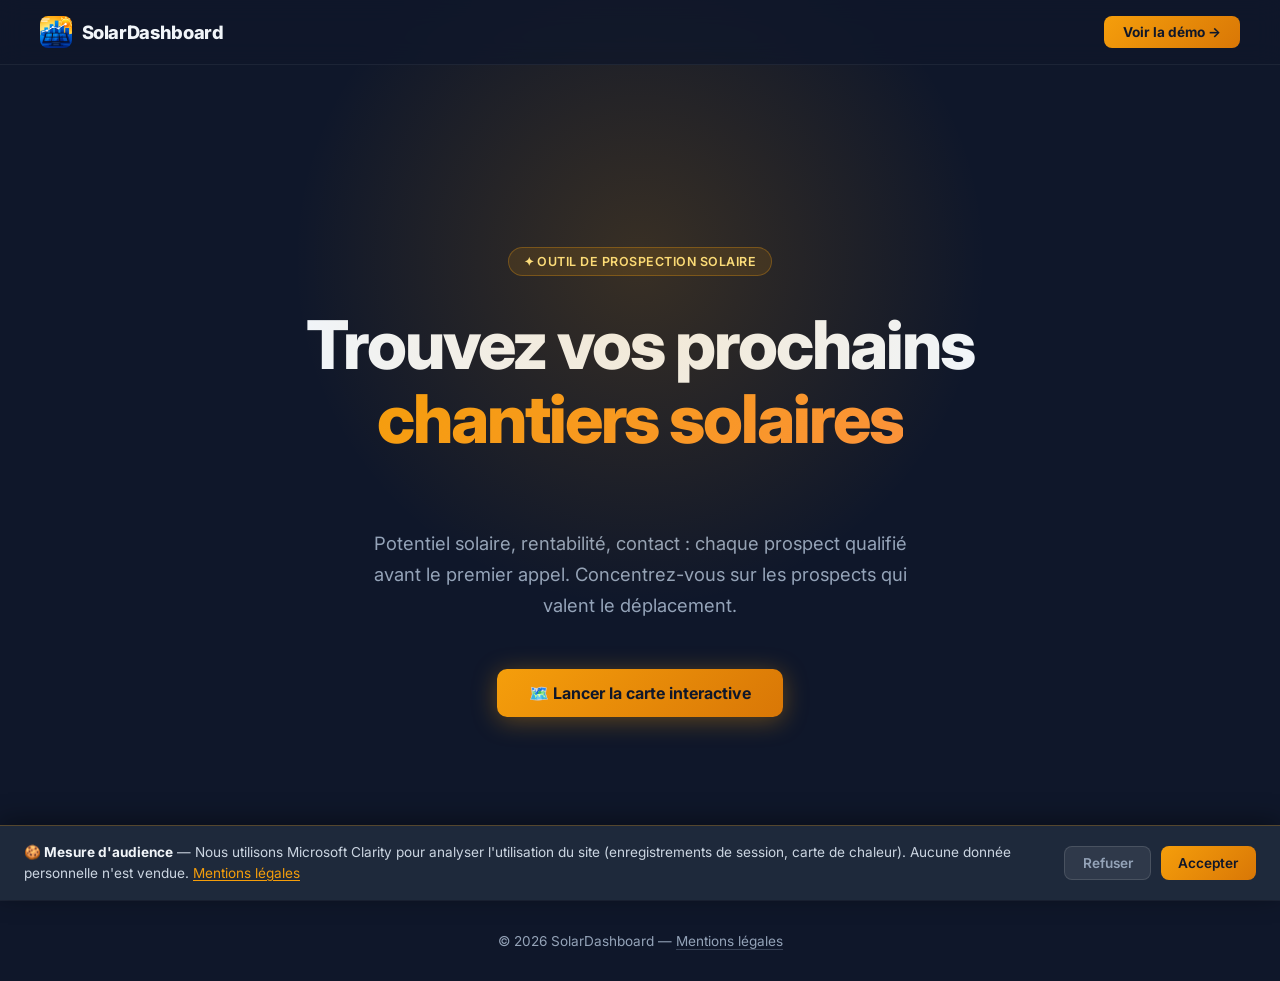
==== index.html @ 10c1cd07 "add clarity + icon and minor changes to index" ====
<!DOCTYPE html>
<html lang="fr">
<head>
  <meta charset="UTF-8" />
  <meta name="viewport" content="width=device-width, initial-scale=1.0" />
  <title>SolarDashboard — Prospection solaire intelligente</title>
  <meta name="robots" content="noindex, nofollow" />
  <link rel="preconnect" href="https://fonts.googleapis.com" />
  <link href="https://fonts.googleapis.com/css2?family=Inter:wght@300;400;600;700;800&display=swap" rel="stylesheet" />
  <style>
    *, *::before, *::after { box-sizing: border-box; margin: 0; padding: 0; }

    :root {
      --sun: #f59e0b;
      --sun-light: #fde68a;
      --sun-dark: #d97706;
      --dark: #0f172a;
      --dark-2: #1e293b;
      --dark-3: #334155;
      --text: #f1f5f9;
      --muted: #94a3b8;
      --accent: #38bdf8;
    }

    html { scroll-behavior: smooth; }

    body {
      font-family: 'Inter', sans-serif;
      background: var(--dark);
      color: var(--text);
      min-height: 100vh;
      overflow-x: hidden;
    }

    /* ── NAV ── */
    nav {
      position: fixed; top: 0; left: 0; right: 0; z-index: 100;
      display: flex; align-items: center; justify-content: space-between;
      padding: 1rem 2.5rem;
      background: rgba(15,23,42,0.8);
      backdrop-filter: blur(12px);
      border-bottom: 1px solid rgba(255,255,255,0.06);
    }
    .logo {
      display: flex; align-items: center; gap: 0.6rem;
      font-weight: 800; font-size: 1.15rem; letter-spacing: -0.02em;
    }
    .logo-icon {
      width: 32px; height: 32px;
      border-radius: 8px;
      object-fit: cover;
    }
    .nav-cta {
      background: linear-gradient(135deg, var(--sun), var(--sun-dark));
      color: var(--dark);
      font-weight: 700; font-size: 0.85rem;
      padding: 0.5rem 1.2rem;
      border-radius: 8px;
      text-decoration: none;
      transition: opacity 0.2s, transform 0.2s;
    }
    .nav-cta:hover { opacity: 0.9; transform: translateY(-1px); }

    /* ── HERO ── */
    .hero {
      min-height: 100vh;
      display: flex; flex-direction: column;
      align-items: center; justify-content: center;
      text-align: center;
      padding: 8rem 2rem 4rem;
      position: relative;
      overflow: hidden;
    }

    /* Glow background */
    .hero::before {
      content: '';
      position: absolute;
      top: -10%; left: 50%;
      transform: translateX(-50%);
      width: 700px; height: 700px;
      background: radial-gradient(circle, rgba(245,158,11,0.18) 0%, transparent 70%);
      pointer-events: none;
    }
    .hero::after {
      content: '';
      position: absolute;
      bottom: 0; left: 0; right: 0;
      height: 1px;
      background: linear-gradient(90deg, transparent, rgba(245,158,11,0.3), transparent);
    }

    .badge {
      display: inline-flex; align-items: center; gap: 0.4rem;
      background: rgba(245,158,11,0.12);
      border: 1px solid rgba(245,158,11,0.3);
      color: var(--sun-light);
      font-size: 0.78rem; font-weight: 600;
      padding: 0.35rem 0.9rem;
      border-radius: 999px;
      margin-bottom: 2rem;
      letter-spacing: 0.04em;
      text-transform: uppercase;
    }

    h1 {
      font-size: clamp(2.4rem, 6vw, 4.2rem);
      font-weight: 800;
      line-height: 1.1;
      letter-spacing: -0.03em;
      margin-bottom: 1.5rem;
      max-width: 780px;
    }
    h1 span {
      background: linear-gradient(135deg, var(--sun), #fb923c);
      -webkit-background-clip: text;
      -webkit-text-fill-color: transparent;
      background-clip: text;
    }

    .hero-sub {
      font-size: 1.15rem;
      color: var(--muted);
      max-width: 540px;
      line-height: 1.7;
      margin-bottom: 3rem;
    }

    .hero-actions {
      display: flex; gap: 1rem; flex-wrap: wrap; justify-content: center;
    }
    .btn-primary {
      background: linear-gradient(135deg, var(--sun), var(--sun-dark));
      color: var(--dark);
      font-weight: 700; font-size: 1rem;
      padding: 0.85rem 2rem;
      border-radius: 10px;
      text-decoration: none;
      display: inline-flex; align-items: center; gap: 0.5rem;
      transition: transform 0.2s, box-shadow 0.2s;
      box-shadow: 0 4px 24px rgba(245,158,11,0.35);
    }
    .btn-primary:hover { transform: translateY(-2px); box-shadow: 0 8px 32px rgba(245,158,11,0.45); }

    .btn-secondary {
      background: rgba(255,255,255,0.06);
      border: 1px solid rgba(255,255,255,0.1);
      color: var(--text);
      font-weight: 600; font-size: 1rem;
      padding: 0.85rem 2rem;
      border-radius: 10px;
      text-decoration: none;
      display: inline-flex; align-items: center; gap: 0.5rem;
      transition: background 0.2s, transform 0.2s;
    }
    .btn-secondary:hover { background: rgba(255,255,255,0.1); transform: translateY(-2px); }

    /* ── STATS ── */
    .stats {
      display: flex; gap: 2rem; justify-content: center; flex-wrap: wrap;
      margin-top: 5rem;
      padding: 0 2rem;
    }
    .stat {
      text-align: center;
    }
    .stat-num {
      font-size: 2rem; font-weight: 800;
      background: linear-gradient(135deg, var(--sun), #fb923c);
      -webkit-background-clip: text;
      -webkit-text-fill-color: transparent;
      background-clip: text;
    }
    .stat-label { font-size: 0.85rem; color: var(--muted); margin-top: 0.25rem; }

    /* ── FEATURES ── */
    .section {
      padding: 6rem 2rem;
      max-width: 1100px;
      margin: 0 auto;
    }
    .section-label {
      text-align: center;
      font-size: 0.78rem; font-weight: 700; letter-spacing: 0.1em;
      text-transform: uppercase;
      color: var(--sun);
      margin-bottom: 1rem;
    }
    .section-title {
      text-align: center;
      font-size: clamp(1.8rem, 4vw, 2.6rem);
      font-weight: 800;
      letter-spacing: -0.02em;
      margin-bottom: 1rem;
    }
    .section-sub {
      text-align: center;
      color: var(--muted);
      font-size: 1.05rem;
      max-width: 500px;
      margin: 0 auto 4rem;
      line-height: 1.7;
    }

    .cards {
      display: grid;
      grid-template-columns: repeat(auto-fit, minmax(280px, 1fr));
      gap: 1.5rem;
    }
    .card {
      background: var(--dark-2);
      border: 1px solid rgba(255,255,255,0.07);
      border-radius: 16px;
      padding: 2rem;
      transition: border-color 0.2s, transform 0.2s;
    }
    .card:hover { border-color: rgba(245,158,11,0.3); transform: translateY(-3px); }
    .card-icon {
      width: 46px; height: 46px;
      background: linear-gradient(135deg, rgba(245,158,11,0.2), rgba(217,119,6,0.1));
      border-radius: 12px;
      display: flex; align-items: center; justify-content: center;
      font-size: 1.4rem;
      margin-bottom: 1.2rem;
    }
    .card h3 {
      font-size: 1.05rem; font-weight: 700;
      margin-bottom: 0.6rem;
    }
    .card p {
      font-size: 0.9rem; color: var(--muted); line-height: 1.65;
    }

    /* ── CTA SECTION ── */
    .cta-section {
      margin: 0 2rem 6rem;
      max-width: 1100px;
      margin-left: auto;
      margin-right: auto;
      background: linear-gradient(135deg, rgba(245,158,11,0.12), rgba(251,146,60,0.08));
      border: 1px solid rgba(245,158,11,0.2);
      border-radius: 24px;
      padding: 4rem 3rem;
      text-align: center;
    }
    .cta-section h2 {
      font-size: clamp(1.6rem, 3.5vw, 2.4rem);
      font-weight: 800;
      margin-bottom: 1rem;
      letter-spacing: -0.02em;
    }
    .cta-section p {
      color: var(--muted); font-size: 1.05rem; margin-bottom: 2rem;
    }

    /* ── FOOTER ── */
    footer {
      border-top: 1px solid rgba(255,255,255,0.06);
      padding: 2rem;
      text-align: center;
      color: var(--muted);
      font-size: 0.85rem;
    }
  </style>

  <!-- Consentement RGPD + Clarity (chargé uniquement après accord) -->
  <script src="consent.js" defer></script>
</head>
<body>

  <nav>
    <div class="logo">
      <img src="assets/icon.png" class="logo-icon" alt="SolarDashboard" />
      SolarDashboard
    </div>
    <a href="prospection/" class="nav-cta">Voir la démo →</a>
  </nav>

<!-- HERO -->
<section class="hero">
  <div class="badge">✦ Outil de prospection solaire</div>
  <h1>Trouvez vos prochains<br/><span>chantiers solaires</span></h1>
  <p class="hero-sub">
    <p class="hero-sub">
  Potentiel solaire, rentabilité, contact : chaque prospect qualifié 
  avant le premier appel. Concentrez-vous sur les prospects qui valent le déplacement.
  </p>
  <div class="hero-actions">
    <a href="prospection/" class="btn-primary">
      🗺️ Lancer la carte interactive
    </a>
  </div>
</section>


  <footer>
    © 2026 SolarDashboard —
    <a href="legal.html" style="color:var(--muted);text-decoration:none;border-bottom:1px solid rgba(148,163,184,0.3)">Mentions légales</a>
  </footer>

</body>
</html>
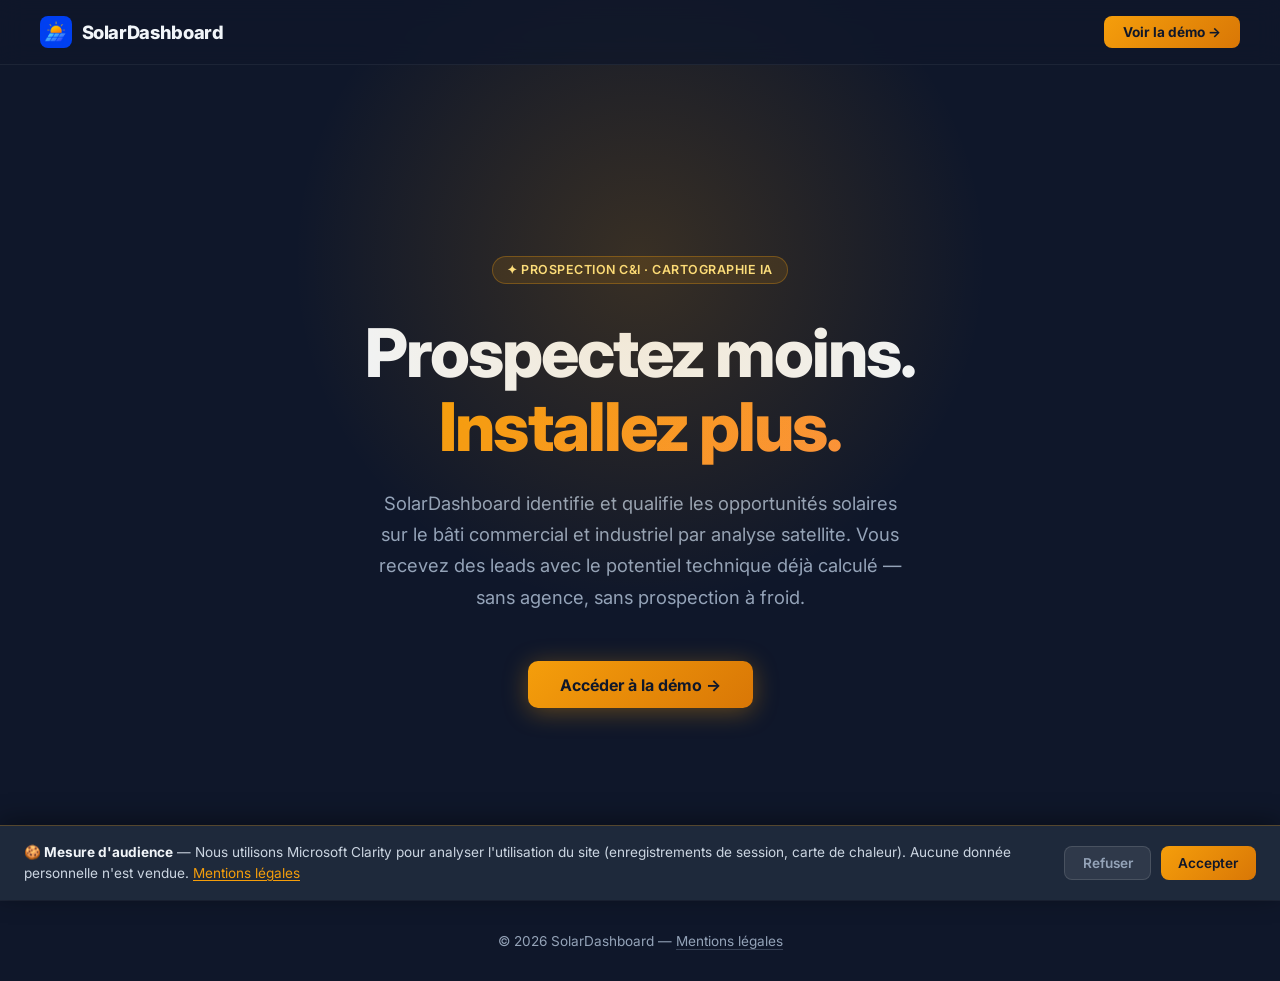
==== commit f0f5a1ae: "refactor landing" ====
--- a/index.html
+++ b/index.html
@@ -3,7 +3,7 @@
 <head>
   <meta charset="UTF-8" />
   <meta name="viewport" content="width=device-width, initial-scale=1.0" />
-  <title>SolarDashboard — Prospection solaire intelligente</title>
+  <title>SolarDashboard — Prospection solaire C&I par IA</title>
   <meta name="robots" content="noindex, nofollow" />
   <link rel="preconnect" href="https://fonts.googleapis.com" />
   <link href="https://fonts.googleapis.com/css2?family=Inter:wght@300;400;600;700;800&display=swap" rel="stylesheet" />
@@ -278,16 +278,16 @@
 
 <!-- HERO -->
 <section class="hero">
-  <div class="badge">✦ Outil de prospection solaire</div>
-  <h1>Trouvez vos prochains<br/><span>chantiers solaires</span></h1>
+  <div class="badge">✦ Prospection C&amp;I · Cartographie IA</div>
+  <h1>Prospectez moins.<br/><span>Installez plus.</span></h1>
   <p class="hero-sub">
-    <p class="hero-sub">
-  Potentiel solaire, rentabilité, contact : chaque prospect qualifié 
-  avant le premier appel. Concentrez-vous sur les prospects qui valent le déplacement.
+    SolarDashboard identifie et qualifie les opportunités solaires sur le bâti
+    commercial et industriel par analyse satellite. Vous recevez des leads avec
+    le potentiel technique déjà calculé — sans agence, sans prospection à froid.
   </p>
   <div class="hero-actions">
     <a href="prospection/" class="btn-primary">
-      🗺️ Lancer la carte interactive
+      Accéder à la démo →
     </a>
   </div>
 </section>
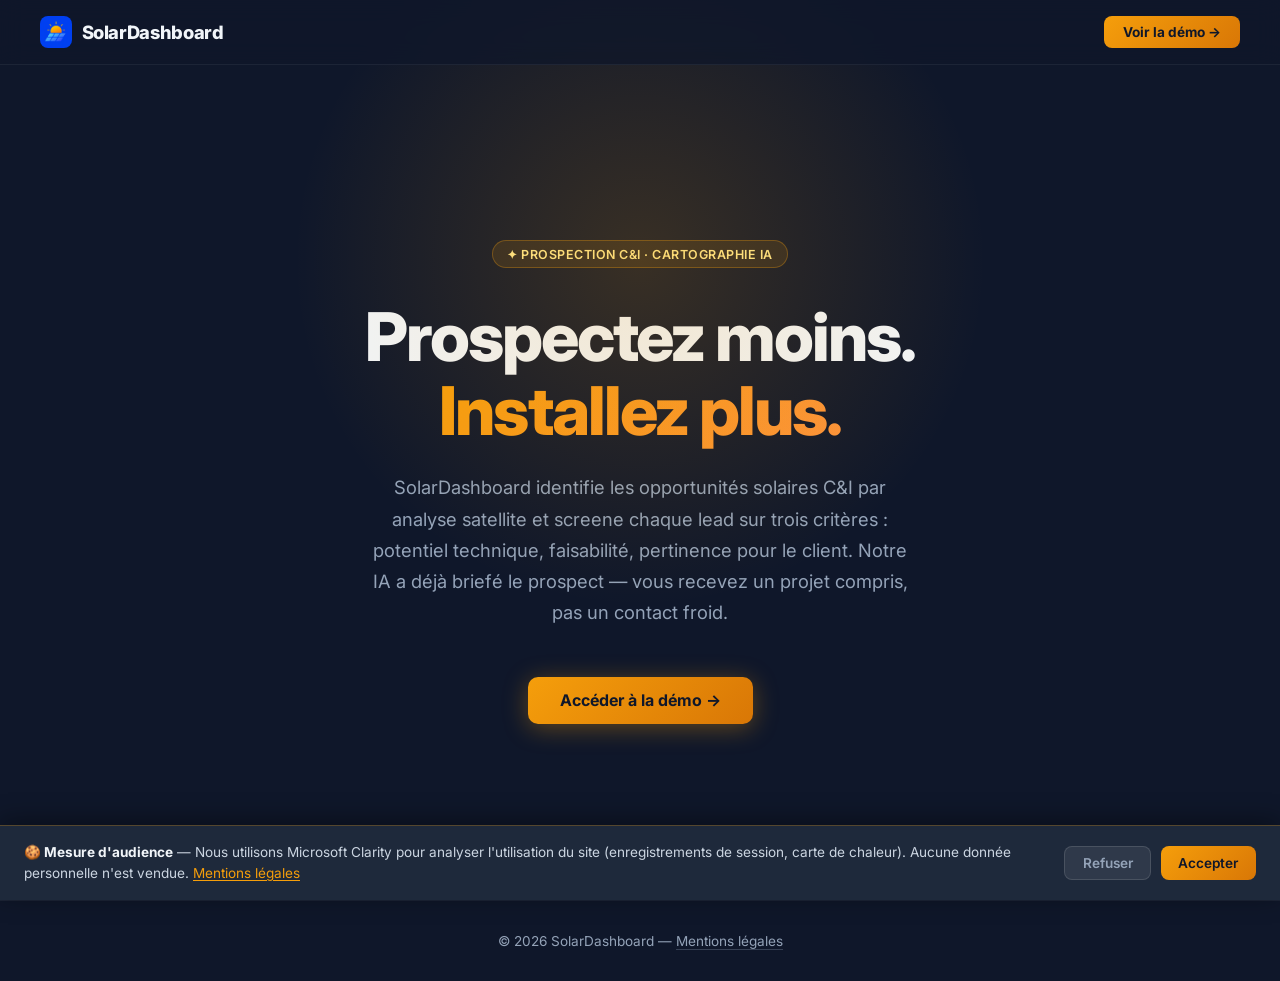
==== commit 16b8cbab: "-" ====
--- a/index.html
+++ b/index.html
@@ -281,9 +281,10 @@
   <div class="badge">✦ Prospection C&amp;I · Cartographie IA</div>
   <h1>Prospectez moins.<br/><span>Installez plus.</span></h1>
   <p class="hero-sub">
-    SolarDashboard identifie et qualifie les opportunités solaires sur le bâti
-    commercial et industriel par analyse satellite. Vous recevez des leads avec
-    le potentiel technique déjà calculé — sans agence, sans prospection à froid.
+    SolarDashboard identifie les opportunités solaires C&amp;I par analyse satellite
+    et screene chaque lead sur trois critères : potentiel technique, faisabilité,
+    pertinence pour le client. Notre IA a déjà briefé le prospect —
+    vous recevez un projet compris, pas un contact froid.
   </p>
   <div class="hero-actions">
     <a href="prospection/" class="btn-primary">
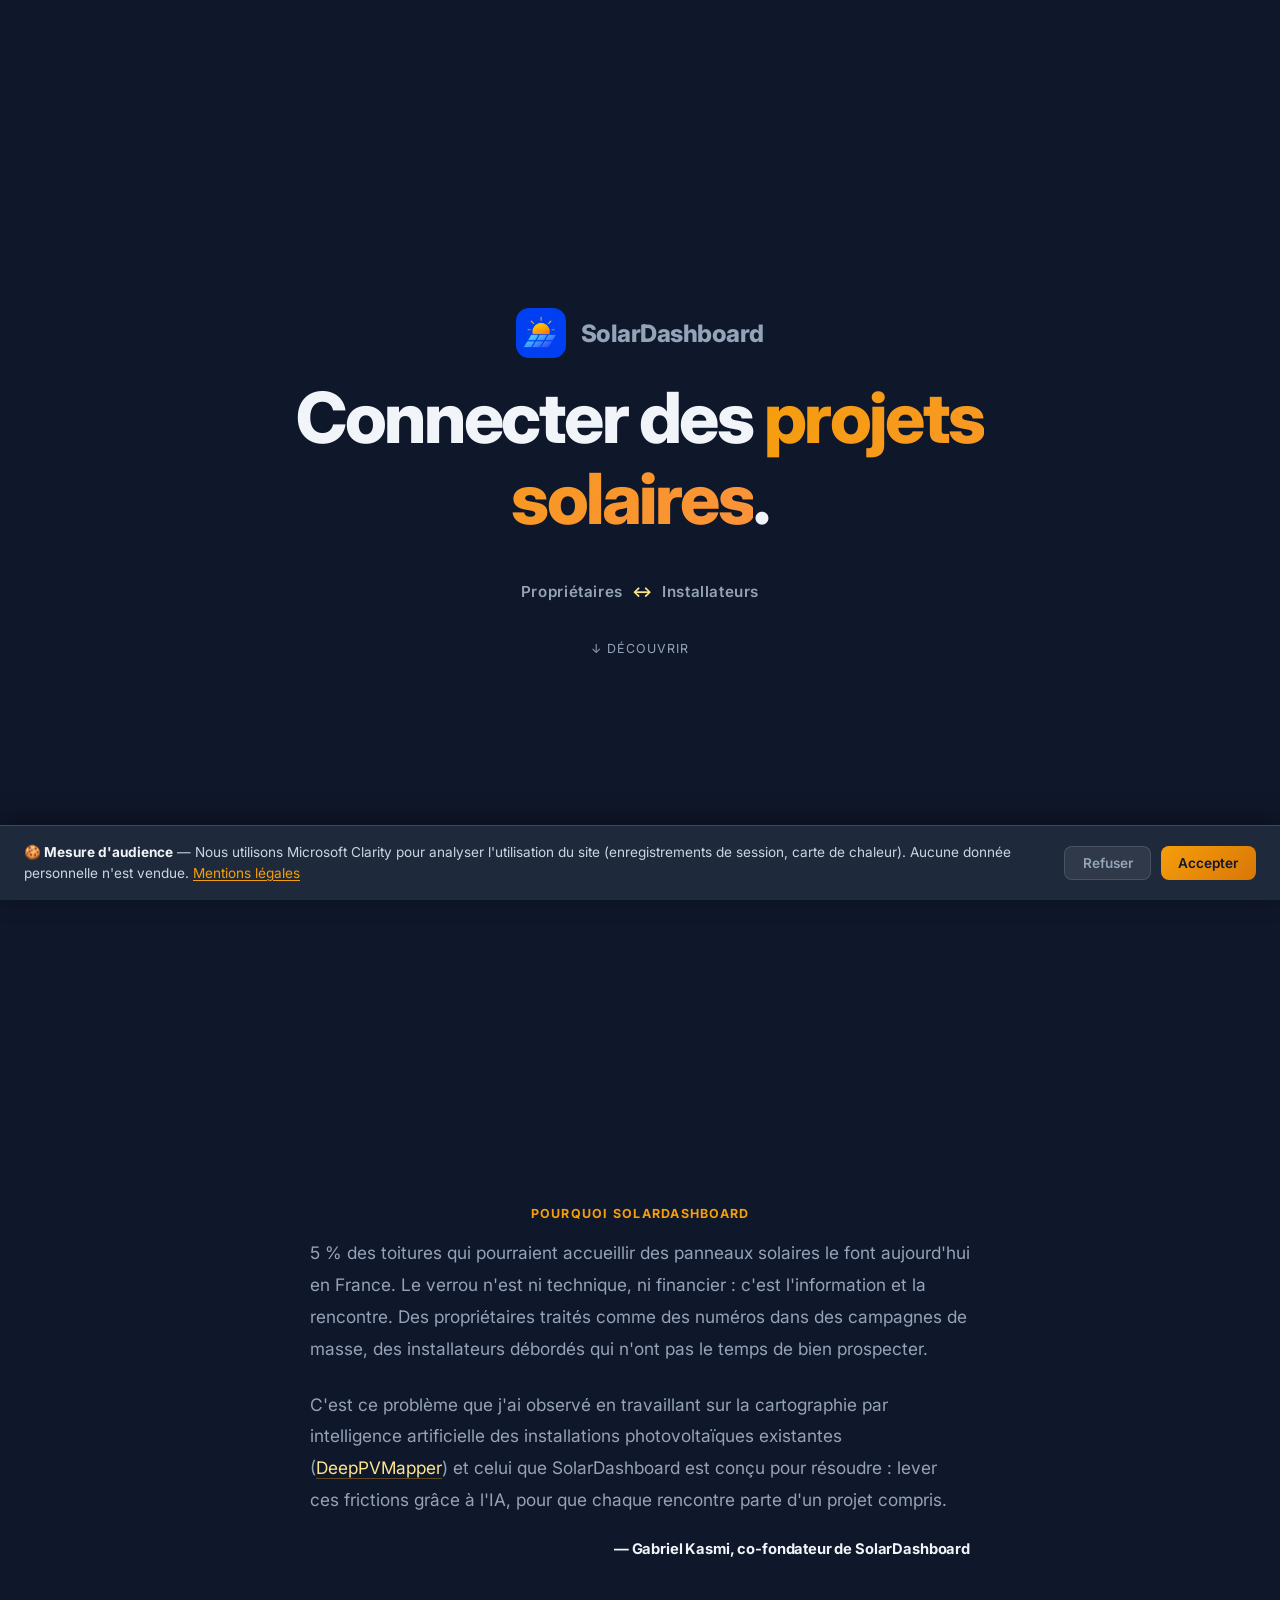
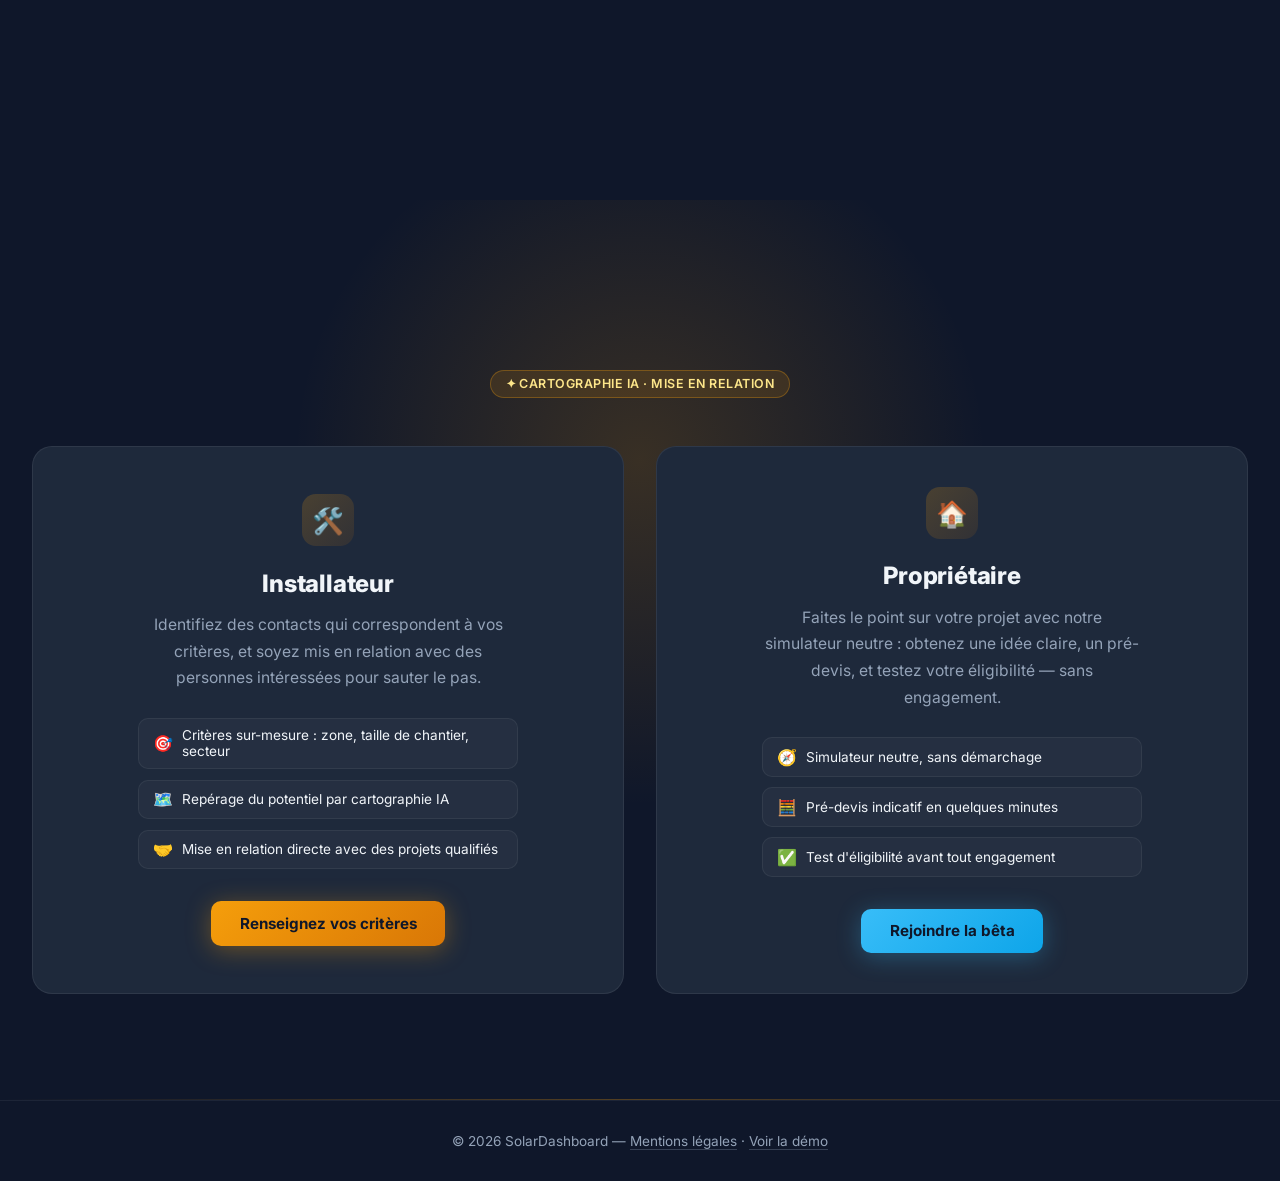
==== commit f8532ed2: "update landing" ====
--- a/index.html
+++ b/index.html
@@ -22,7 +22,7 @@
       --accent: #38bdf8;
     }
 
-    html { scroll-behavior: smooth; }
+    html { scroll-behavior: smooth; scroll-snap-type: y proximity; }
 
     body {
       font-family: 'Inter', sans-serif;
@@ -35,11 +35,22 @@
     /* ── NAV ── */
     nav {
       position: fixed; top: 0; left: 0; right: 0; z-index: 100;
-      display: flex; align-items: center; justify-content: space-between;
-      padding: 1rem 2.5rem;
+      display: flex; flex-direction: column; align-items: center; justify-content: center;
+      gap: 0.2rem;
+      padding: 0.85rem 2.5rem;
       background: rgba(15,23,42,0.8);
       backdrop-filter: blur(12px);
       border-bottom: 1px solid rgba(255,255,255,0.06);
+      text-align: center;
+      transform: translateY(-100%);
+      opacity: 0;
+      pointer-events: none;
+      transition: transform 0.45s ease, opacity 0.35s ease;
+    }
+    nav.visible {
+      transform: translateY(0);
+      opacity: 1;
+      pointer-events: auto;
     }
     .logo {
       display: flex; align-items: center; gap: 0.6rem;
@@ -60,6 +71,13 @@
       transition: opacity 0.2s, transform 0.2s;
     }
     .nav-cta:hover { opacity: 0.9; transform: translateY(-1px); }
+    .nav-motto {
+      font-size: 0.8rem;
+      font-weight: 600;
+      color: var(--muted);
+      letter-spacing: 0.01em;
+    }
+    .nav-motto span { color: var(--sun-light); }
 
     /* ── HERO ── */
     .hero {
@@ -67,10 +85,90 @@
       display: flex; flex-direction: column;
       align-items: center; justify-content: center;
       text-align: center;
-      padding: 8rem 2rem 4rem;
+      padding: 6.5rem 2rem 2.5rem;
       position: relative;
       overflow: hidden;
     }
+
+    /* ── SOFT-SCROLL SECTIONS ── */
+    .section-intro, .section-conviction {
+      min-height: 100vh;
+      display: flex; flex-direction: column;
+      align-items: center; justify-content: center;
+      text-align: center;
+      padding: 6.5rem 2rem 2.5rem;
+      scroll-snap-align: start;
+      position: relative;
+    }
+
+    .intro-logo {
+      display: flex; align-items: center; gap: 0.9rem;
+      font-size: 1.5rem; font-weight: 800; letter-spacing: -0.02em;
+      margin-bottom: 1.25rem;
+      color: var(--muted);
+    }
+    .intro-logo img { width: 50px; height: 50px; border-radius: 13px; object-fit: cover; }
+    .intro-motto {
+      font-size: clamp(2.2rem, 6.5vw, 4.4rem);
+      font-weight: 800; line-height: 1.15; letter-spacing: -0.035em;
+      max-width: 780px;
+    }
+    .intro-motto span {
+      background: linear-gradient(135deg, var(--sun), #fb923c);
+      -webkit-background-clip: text; -webkit-text-fill-color: transparent; background-clip: text;
+    }
+    .intro-tagline {
+      margin-top: 1.1rem;
+      font-size: 0.95rem;
+      font-weight: 600;
+      letter-spacing: 0.04em;
+      color: var(--muted);
+    }
+    .intro-tagline span {
+      color: var(--sun-light);
+      font-weight: 700;
+      margin: 0 0.3rem;
+    }
+    .scroll-hint {
+      margin-top: 2.5rem;
+      font-size: 0.78rem; color: var(--muted);
+      letter-spacing: 0.08em; text-transform: uppercase;
+      animation: scrollBounce 2.4s infinite;
+    }
+    @keyframes scrollBounce {
+      0%, 100% { transform: translateY(0); opacity: 0.55; }
+      50%      { transform: translateY(7px); opacity: 1; }
+    }
+
+    .conviction-inner { max-width: 660px; }
+    .conviction-text {
+      font-size: 1.08rem; color: var(--muted); line-height: 1.85;
+      text-align: left;
+      margin-bottom: 1.5rem;
+    }
+    .conviction-text a {
+      color: var(--sun-light); text-decoration: none;
+      border-bottom: 1px solid rgba(245,158,11,0.35);
+      transition: border-color 0.2s;
+    }
+    .conviction-text a:hover { border-color: var(--sun-light); }
+    .conviction-sign {
+      font-size: 0.92rem; color: var(--text); font-weight: 700;
+      text-align: right;
+      margin-top: 1.25rem;
+      letter-spacing: -0.01em;
+    }
+
+    /* Reveal-on-scroll */
+    .reveal {
+      opacity: 0;
+      transform: translateY(28px);
+      transition: opacity 0.75s ease, transform 0.75s ease;
+    }
+    .snap-section.in-view .reveal { opacity: 1; transform: translateY(0); }
+    .reveal.delay-1 { transition-delay: 0.12s; }
+    .reveal.delay-2 { transition-delay: 0.26s; }
+    .reveal.delay-3 { transition-delay: 0.4s; }
 
     /* Glow background */
     .hero::before {
@@ -126,6 +224,24 @@
       margin-bottom: 3rem;
     }
 
+    .hero-title-oneline {
+      font-size: clamp(1.8rem, 4.2vw, 2.8rem);
+      font-weight: 800;
+      line-height: 1.15;
+      letter-spacing: -0.03em;
+      margin-bottom: 0.75rem;
+      max-width: 900px;
+      white-space: normal;
+    }
+    @media (min-width: 760px) {
+      .hero-title-oneline { white-space: nowrap; }
+    }
+    .hero-sub-compact {
+      font-size: 1rem;
+      max-width: 520px;
+      margin-bottom: 2.25rem;
+    }
+
     .hero-actions {
       display: flex; gap: 1rem; flex-wrap: wrap; justify-content: center;
     }
@@ -155,6 +271,87 @@
     }
     .btn-secondary:hover { background: rgba(255,255,255,0.1); transform: translateY(-2px); }
 
+    .btn-accent {
+      background: linear-gradient(135deg, var(--accent), #0ea5e9);
+      color: var(--dark);
+      font-weight: 700; font-size: 1rem;
+      padding: 0.85rem 2rem;
+      border-radius: 10px;
+      text-decoration: none;
+      display: inline-flex; align-items: center; gap: 0.5rem;
+      transition: transform 0.2s, box-shadow 0.2s;
+      box-shadow: 0 4px 24px rgba(56,189,248,0.3);
+    }
+    .btn-accent:hover { transform: translateY(-2px); box-shadow: 0 8px 32px rgba(56,189,248,0.4); }
+
+    /* ── AUDIENCE PATHS ── */
+    .audience-paths {
+      display: flex;
+      gap: 2rem;
+      flex-wrap: wrap;
+      justify-content: center;
+      margin-top: 1rem;
+      max-width: 1320px;
+      width: 100%;
+    }
+    .path-card {
+      flex: 1 1 460px;
+      max-width: 600px;
+      min-height: 460px;
+      background: var(--dark-2);
+      border: 1px solid rgba(255,255,255,0.07);
+      border-radius: 20px;
+      padding: 2.5rem;
+      display: flex;
+      flex-direction: column;
+      align-items: center;
+      justify-content: center;
+      text-align: center;
+      transition: border-color 0.2s, transform 0.2s;
+    }
+    .path-card:hover { border-color: rgba(245,158,11,0.3); transform: translateY(-3px); }
+    .path-icon {
+      width: 52px; height: 52px;
+      background: linear-gradient(135deg, rgba(245,158,11,0.2), rgba(217,119,6,0.1));
+      border-radius: 14px;
+      display: flex; align-items: center; justify-content: center;
+      font-size: 1.6rem;
+      margin-bottom: 1.4rem;
+    }
+    .path-card h3 {
+      font-size: 1.5rem; font-weight: 800;
+      letter-spacing: -0.01em;
+      margin-bottom: 0.9rem;
+    }
+    .path-card p {
+      font-size: 0.98rem; color: var(--muted); line-height: 1.7;
+      max-width: 380px;
+      margin-bottom: 1.6rem;
+    }
+    .path-features {
+      list-style: none;
+      display: flex; flex-direction: column;
+      gap: 0.65rem;
+      margin-bottom: 2rem;
+      max-width: 380px;
+      width: 100%;
+    }
+    .path-features li {
+      display: flex; align-items: center; gap: 0.6rem;
+      font-size: 0.85rem;
+      color: var(--text);
+      text-align: left;
+      background: rgba(255,255,255,0.03);
+      border: 1px solid rgba(255,255,255,0.06);
+      border-radius: 10px;
+      padding: 0.55rem 0.85rem;
+    }
+    .pf-icon { font-size: 1rem; flex-shrink: 0; }
+    .path-card .btn-primary, .path-card .btn-accent {
+      font-size: 0.95rem;
+      padding: 0.8rem 1.8rem;
+    }
+
     /* ── STATS ── */
     .stats {
       display: flex; gap: 2rem; justify-content: center; flex-wrap: wrap;
@@ -253,6 +450,117 @@
       color: var(--muted); font-size: 1.05rem; margin-bottom: 2rem;
     }
 
+    /* ── MODALS ── */
+    .modal-overlay {
+      display: none;
+      position: fixed; inset: 0; z-index: 200;
+      background: rgba(15,23,42,0.7);
+      backdrop-filter: blur(4px);
+      align-items: center; justify-content: center;
+      padding: 2rem;
+    }
+    .modal-overlay.open { display: flex; }
+    .modal-box {
+      background: var(--dark-2);
+      border: 1px solid rgba(255,255,255,0.08);
+      border-radius: 20px;
+      padding: 2.25rem;
+      max-width: 460px; width: 100%;
+      max-height: 88vh; overflow-y: auto;
+      position: relative;
+      text-align: left;
+    }
+    .modal-box-lg { max-width: 620px; }
+    .modal-close {
+      position: absolute; top: 1.1rem; right: 1.1rem;
+      background: rgba(255,255,255,0.06);
+      border: none; color: var(--muted);
+      width: 32px; height: 32px; border-radius: 8px;
+      font-size: 1rem; cursor: pointer;
+      display: flex; align-items: center; justify-content: center;
+      transition: background 0.2s, color 0.2s;
+    }
+    .modal-close:hover { background: rgba(255,255,255,0.12); color: var(--text); }
+    .modal-title {
+      font-size: 1.4rem; font-weight: 800; letter-spacing: -0.02em;
+      margin-bottom: 0.5rem;
+    }
+    .modal-sub {
+      font-size: 0.9rem; color: var(--muted); line-height: 1.6;
+      margin-bottom: 1.5rem;
+    }
+    .modal-field { margin-bottom: 1.25rem; }
+    .modal-label {
+      display: block;
+      font-size: 0.74rem; font-weight: 700; letter-spacing: 0.03em;
+      text-transform: uppercase;
+      color: var(--muted);
+      margin-bottom: 0.5rem;
+    }
+    .modal-box input, .modal-box textarea {
+      width: 100%;
+      background: rgba(255,255,255,0.04);
+      border: 1px solid rgba(255,255,255,0.1);
+      border-radius: 10px;
+      padding: 0.7rem 0.9rem;
+      color: var(--text);
+      font-family: inherit;
+      font-size: 0.92rem;
+      resize: vertical;
+    }
+    .modal-box input::placeholder, .modal-box textarea::placeholder { color: rgba(148,163,184,0.5); }
+    .modal-box input:focus, .modal-box textarea:focus {
+      outline: none; border-color: rgba(245,158,11,0.5);
+    }
+    .modal-submit {
+      width: 100%;
+      justify-content: center;
+      border: none;
+      cursor: pointer;
+      font-family: inherit;
+    }
+    .modal-submit:disabled {
+      opacity: 0.4; cursor: not-allowed;
+      transform: none !important; box-shadow: none !important;
+    }
+    .modal-status {
+      margin-top: 0.9rem;
+      font-size: 0.85rem;
+      text-align: center;
+      min-height: 1.2em;
+      color: var(--muted);
+    }
+    .modal-status.success { color: #4ade80; }
+    .modal-status.error   { color: #f87171; }
+
+    .dept-grid {
+      display: flex; flex-wrap: wrap; gap: 0.4rem;
+      max-height: 180px; overflow-y: auto;
+      padding: 0.75rem;
+      background: rgba(255,255,255,0.02);
+      border: 1px solid rgba(255,255,255,0.06);
+      border-radius: 12px;
+    }
+    .dept-chip {
+      font-size: 0.76rem;
+      padding: 0.35rem 0.65rem;
+      border-radius: 999px;
+      background: rgba(255,255,255,0.05);
+      border: 1px solid rgba(255,255,255,0.08);
+      color: var(--muted);
+      cursor: pointer;
+      transition: background 0.15s, border-color 0.15s, color 0.15s;
+      user-select: none;
+      white-space: nowrap;
+    }
+    .dept-chip:hover { border-color: rgba(245,158,11,0.4); color: var(--text); }
+    .dept-chip.selected {
+      background: rgba(245,158,11,0.18);
+      border-color: rgba(245,158,11,0.5);
+      color: var(--sun-light);
+      font-weight: 700;
+    }
+
     /* ── FOOTER ── */
     footer {
       border-top: 1px solid rgba(255,255,255,0.06);
@@ -273,23 +581,76 @@
       <img src="assets/icon.png" class="logo-icon" alt="SolarDashboard" />
       SolarDashboard
     </div>
-    <a href="prospection/" class="nav-cta">Voir la démo →</a>
+    <div class="nav-motto">✦ <span>Connecter des projets solaires</span></div>
   </nav>
 
-<!-- HERO -->
-<section class="hero">
-  <div class="badge">✦ Prospection C&amp;I · Cartographie IA</div>
-  <h1>Prospectez moins.<br/><span>Installez plus.</span></h1>
-  <p class="hero-sub">
-    SolarDashboard identifie les opportunités solaires C&amp;I par analyse satellite
-    et screene chaque lead sur trois critères : potentiel technique, faisabilité,
-    pertinence pour le client. Notre IA a déjà briefé le prospect —
-    vous recevez un projet compris, pas un contact froid.
-  </p>
-  <div class="hero-actions">
-    <a href="prospection/" class="btn-primary">
-      Accéder à la démo →
-    </a>
+<!-- SECTION 1 — Motto -->
+<section class="snap-section section-intro">
+  <div class="intro-logo reveal">
+    <img src="assets/icon.png" alt="" />
+    SolarDashboard
+  </div>
+  <h1 class="intro-motto reveal delay-1">Connecter des <span>projets solaires</span>.</h1>
+  <div class="intro-tagline reveal delay-2">Propriétaires <span>↔</span> Installateurs</div>
+  <div class="scroll-hint reveal delay-3">↓ découvrir</div>
+</section>
+
+<!-- SECTION 2 — Conviction & origine -->
+<section class="snap-section section-conviction">
+  <div class="conviction-inner">
+    <div class="section-label reveal">Pourquoi SolarDashboard</div>
+    <p class="conviction-text reveal delay-1">
+      5 % des toitures qui pourraient accueillir des panneaux solaires le font
+      aujourd'hui en France. Le verrou n'est ni technique, ni financier : c'est
+      l'information et la rencontre. Des propriétaires traités comme des numéros dans
+      des campagnes de masse, des installateurs débordés qui n'ont pas le temps
+      de bien prospecter.
+    </p>
+    <p class="conviction-text reveal delay-2">
+      C'est ce problème que j'ai observé en travaillant sur la cartographie par
+      intelligence artificielle des installations photovoltaïques existantes
+      (<a href="https://gabrielkasmi.github.io/deeppvmapper" target="_blank" rel="noopener">DeepPVMapper</a>) 
+      et celui que SolarDashboard est conçu pour résoudre : lever ces frictions
+      grâce à l'IA, pour que chaque rencontre parte d'un projet compris.
+    </p>
+    <div class="conviction-sign reveal delay-3">— Gabriel Kasmi, co-fondateur de SolarDashboard</div>
+  </div>
+</section>
+
+<!-- SECTION 3 — CTA selon profil -->
+<section class="hero snap-section">
+  <div class="badge reveal">✦ Cartographie IA · Mise en relation</div>
+
+  <div class="audience-paths reveal delay-1">
+    <div class="path-card">
+      <div class="path-icon">🛠️</div>
+      <h3>Installateur</h3>
+      <p>
+        Identifiez des contacts qui correspondent à vos critères, et soyez
+        mis en relation avec des personnes intéressées pour sauter le pas.
+      </p>
+      <ul class="path-features">
+        <li><span class="pf-icon">🎯</span> Critères sur-mesure : zone, taille de chantier, secteur</li>
+        <li><span class="pf-icon">🗺️</span> Repérage du potentiel par cartographie IA</li>
+        <li><span class="pf-icon">🤝</span> Mise en relation directe avec des projets qualifiés</li>
+      </ul>
+      <a href="#" class="btn-primary" onclick="openInstallateurModal(); return false;">Renseignez vos critères</a>
+    </div>
+    <div class="path-card">
+      <div class="path-icon">🏠</div>
+      <h3>Propriétaire</h3>
+      <p>
+        Faites le point sur votre projet avec notre simulateur neutre :
+        obtenez une idée claire, un pré-devis, et testez votre éligibilité
+        — sans engagement.
+      </p>
+      <ul class="path-features">
+        <li><span class="pf-icon">🧭</span> Simulateur neutre, sans démarchage</li>
+        <li><span class="pf-icon">🧮</span> Pré-devis indicatif en quelques minutes</li>
+        <li><span class="pf-icon">✅</span> Test d'éligibilité avant tout engagement</li>
+      </ul>
+      <a href="#" class="btn-accent" onclick="openProprietaireModal(); return false;">Rejoindre la bêta</a>
+    </div>
   </div>
 </section>
 
@@ -297,7 +658,205 @@
   <footer>
     © 2026 SolarDashboard —
     <a href="legal.html" style="color:var(--muted);text-decoration:none;border-bottom:1px solid rgba(148,163,184,0.3)">Mentions légales</a>
+    ·
+    <a href="prospection/" style="color:var(--muted);text-decoration:none;border-bottom:1px solid rgba(148,163,184,0.3)">Voir la démo</a>
   </footer>
+
+  <!-- MODAL: Installateur -->
+  <div class="modal-overlay" id="modalInstallateur" onclick="if(event.target===this) closeModal('modalInstallateur')">
+    <div class="modal-box modal-box-lg">
+      <button class="modal-close" onclick="closeModal('modalInstallateur')">✕</button>
+      <h3 class="modal-title">Donnez vos critères</h3>
+      <p class="modal-sub">
+        Quelques infos suffisent — on revient vers vous pour échanger sur votre recherche.
+      </p>
+
+      <div class="modal-field">
+        <label class="modal-label">Départements ciblés</label>
+        <input type="text" id="deptSearch" placeholder="Rechercher un département (nom ou numéro)…"
+               oninput="filterDeptGrid()" style="margin-bottom:0.6rem" />
+        <div class="dept-grid" id="deptGrid"></div>
+      </div>
+
+      <div class="modal-field">
+        <label class="modal-label">En quelques mots, ce que vous recherchez <span style="text-transform:none;font-weight:400;opacity:0.7">(facultatif)</span></label>
+        <textarea id="instComment" rows="3" placeholder="Type de chantier, secteur, contraintes particulières…"></textarea>
+      </div>
+
+      <div class="modal-field">
+        <label class="modal-label">Votre email</label>
+        <input type="email" id="instEmail" placeholder="vous@entreprise.fr" oninput="updateInstallateurBtn()" />
+      </div>
+
+      <button class="modal-submit btn-primary" id="instSubmitBtn" disabled onclick="sendInstallateurForm()">Envoyer</button>
+      <div class="modal-status" id="instStatus"></div>
+    </div>
+  </div>
+
+  <!-- MODAL: Propriétaire -->
+  <div class="modal-overlay" id="modalProprietaire" onclick="if(event.target===this) closeModal('modalProprietaire')">
+    <div class="modal-box">
+      <button class="modal-close" onclick="closeModal('modalProprietaire')">✕</button>
+      <h3 class="modal-title">Rejoindre la bêta</h3>
+      <p class="modal-sub">
+        Laissez votre email : on revient vers vous pour faire le point sur votre
+        projet — sans engagement, et de façon neutre.
+      </p>
+
+      <div class="modal-field">
+        <label class="modal-label">Votre email</label>
+        <input type="email" id="propEmail" placeholder="vous@email.fr" oninput="updateProprietaireBtn()" />
+      </div>
+
+      <button class="modal-submit btn-accent" id="propSubmitBtn" disabled onclick="sendProprietaireForm()">Envoyer</button>
+      <div class="modal-status" id="propStatus"></div>
+    </div>
+  </div>
+
+  <script>
+    // ── Nav appears once we scroll past the intro (motto) section ────────────
+    (() => {
+      const navEl   = document.querySelector('nav');
+      const introEl = document.querySelector('.section-intro');
+      if (!navEl || !introEl) return;
+      const navObserver = new IntersectionObserver((entries) => {
+        entries.forEach(e => {
+          navEl.classList.toggle('visible', !e.isIntersecting);
+        });
+      }, { threshold: 0.6 });
+      navObserver.observe(introEl);
+    })();
+
+    // ── Reveal-on-scroll for the soft-snap sections ──────────────────────────
+    document.querySelectorAll('.snap-section').forEach(sec => {
+      const obs = new IntersectionObserver((entries) => {
+        entries.forEach(e => { if (e.isIntersecting) sec.classList.add('in-view'); });
+      }, { threshold: 0.3 });
+      obs.observe(sec);
+    });
+
+    const WEB3FORMS_KEY = '44a824bd-fd6b-454e-80a5-c3b5c5519a56';
+
+    const DEPARTMENTS = [
+      ['01','Ain'],['02','Aisne'],['03','Allier'],['04','Alpes-de-Haute-Provence'],['05','Hautes-Alpes'],
+      ['06','Alpes-Maritimes'],['07','Ardèche'],['08','Ardennes'],['09','Ariège'],['10','Aube'],
+      ['11','Aude'],['12','Aveyron'],['13','Bouches-du-Rhône'],['14','Calvados'],['15','Cantal'],
+      ['16','Charente'],['17','Charente-Maritime'],['18','Cher'],['19','Corrèze'],['2A','Corse-du-Sud'],
+      ['2B','Haute-Corse'],['21',"Côte-d'Or"],['22',"Côtes-d'Armor"],['23','Creuse'],['24','Dordogne'],
+      ['25','Doubs'],['26','Drôme'],['27','Eure'],['28','Eure-et-Loir'],['29','Finistère'],
+      ['30','Gard'],['31','Haute-Garonne'],['32','Gers'],['33','Gironde'],['34','Hérault'],
+      ['35','Ille-et-Vilaine'],['36','Indre'],['37','Indre-et-Loire'],['38','Isère'],['39','Jura'],
+      ['40','Landes'],['41','Loir-et-Cher'],['42','Loire'],['43','Haute-Loire'],['44','Loire-Atlantique'],
+      ['45','Loiret'],['46','Lot'],['47','Lot-et-Garonne'],['48','Lozère'],['49','Maine-et-Loire'],
+      ['50','Manche'],['51','Marne'],['52','Haute-Marne'],['53','Mayenne'],['54','Meurthe-et-Moselle'],
+      ['55','Meuse'],['56','Morbihan'],['57','Moselle'],['58','Nièvre'],['59','Nord'],
+      ['60','Oise'],['61','Orne'],['62','Pas-de-Calais'],['63','Puy-de-Dôme'],['64','Pyrénées-Atlantiques'],
+      ['65','Hautes-Pyrénées'],['66','Pyrénées-Orientales'],['67','Bas-Rhin'],['68','Haut-Rhin'],['69','Rhône'],
+      ['70','Haute-Saône'],['71','Saône-et-Loire'],['72','Sarthe'],['73','Savoie'],['74','Haute-Savoie'],
+      ['75','Paris'],['76','Seine-Maritime'],['77','Seine-et-Marne'],['78','Yvelines'],['79','Deux-Sèvres'],
+      ['80','Somme'],['81','Tarn'],['82','Tarn-et-Garonne'],['83','Var'],['84','Vaucluse'],
+      ['85','Vendée'],['86','Vienne'],['87','Haute-Vienne'],['88','Vosges'],['89','Yonne'],
+      ['90','Territoire de Belfort'],['91','Essonne'],['92','Hauts-de-Seine'],['93','Seine-Saint-Denis'],
+      ['94','Val-de-Marne'],['95',"Val-d'Oise"],
+      ['971','Guadeloupe'],['972','Martinique'],['973','Guyane'],['974','La Réunion'],['976','Mayotte'],
+    ];
+
+    const _selectedDepts = new Set();
+
+    function renderDeptGrid() {
+      const grid = document.getElementById('deptGrid');
+      if (!grid || grid.dataset.rendered) return;
+      grid.dataset.rendered = '1';
+      grid.innerHTML = DEPARTMENTS.map(([code, name]) =>
+        `<span class="dept-chip" data-code="${code}" data-search="${(code + ' ' + name).toLowerCase()}" onclick="toggleDept('${code}', this)">${code} · ${name}</span>`
+      ).join('');
+    }
+
+    function filterDeptGrid() {
+      const q = document.getElementById('deptSearch').value.trim().toLowerCase();
+      document.querySelectorAll('#deptGrid .dept-chip').forEach(chip => {
+        chip.style.display = chip.dataset.search.includes(q) ? '' : 'none';
+      });
+    }
+
+    function toggleDept(code, el) {
+      if (_selectedDepts.has(code)) { _selectedDepts.delete(code); el.classList.remove('selected'); }
+      else { _selectedDepts.add(code); el.classList.add('selected'); }
+    }
+
+    function openModal(id) {
+      document.getElementById(id).classList.add('open');
+      document.body.style.overflow = 'hidden';
+    }
+    function closeModal(id) {
+      document.getElementById(id).classList.remove('open');
+      document.body.style.overflow = '';
+    }
+    function openInstallateurModal() { renderDeptGrid(); openModal('modalInstallateur'); }
+    function openProprietaireModal() { openModal('modalProprietaire'); }
+
+    const _emailRe = /^[^\s@]+@[^\s@]+\.[^\s@]+$/;
+    function updateInstallateurBtn() {
+      document.getElementById('instSubmitBtn').disabled = !_emailRe.test(document.getElementById('instEmail').value.trim());
+    }
+    function updateProprietaireBtn() {
+      document.getElementById('propSubmitBtn').disabled = !_emailRe.test(document.getElementById('propEmail').value.trim());
+    }
+
+    async function _submitToWeb3Forms(payload, btn, statusEl, successMsg) {
+      const original = btn.textContent;
+      btn.disabled = true;
+      btn.textContent = 'Envoi…';
+      statusEl.textContent = '';
+      statusEl.className = 'modal-status';
+      try {
+        const res = await fetch('https://api.web3forms.com/submit', {
+          method: 'POST',
+          headers: { 'Content-Type': 'application/json', Accept: 'application/json' },
+          body: JSON.stringify({ access_key: WEB3FORMS_KEY, ...payload }),
+        });
+        const data = await res.json();
+        if (data.success) {
+          statusEl.textContent = successMsg;
+          statusEl.className = 'modal-status success';
+          btn.textContent = '✓ Envoyé';
+        } else throw new Error(data.message);
+      } catch (err) {
+        console.error(err);
+        statusEl.textContent = "Une erreur s'est produite — réessayez dans un instant.";
+        statusEl.className = 'modal-status error';
+        btn.disabled = false;
+        btn.textContent = original;
+      }
+    }
+
+    function sendInstallateurForm() {
+      const btn    = document.getElementById('instSubmitBtn');
+      const status = document.getElementById('instStatus');
+      const deptLabels = DEPARTMENTS
+        .filter(([code]) => _selectedDepts.has(code))
+        .map(([code, name]) => `${code} – ${name}`);
+
+      _submitToWeb3Forms({
+        subject:   'Nouveau profil installateur — SolarDashboard',
+        from_name: 'SolarDashboard — Landing',
+        'Email':               document.getElementById('instEmail').value.trim(),
+        'Départements ciblés': deptLabels.length ? deptLabels.join(', ') : '(non renseigné)',
+        'Recherche (libre)':   document.getElementById('instComment').value.trim() || '(non renseigné)',
+      }, btn, status, 'Merci — on revient vers vous pour échanger sur votre recherche.');
+    }
+
+    function sendProprietaireForm() {
+      const btn    = document.getElementById('propSubmitBtn');
+      const status = document.getElementById('propStatus');
+
+      _submitToWeb3Forms({
+        subject:   'Nouvelle inscription bêta — Propriétaire',
+        from_name: 'SolarDashboard — Landing',
+        'Email': document.getElementById('propEmail').value.trim(),
+      }, btn, status, 'Merci — on revient vers vous pour faire le point sur votre projet.');
+    }
+  </script>
 
 </body>
 </html>
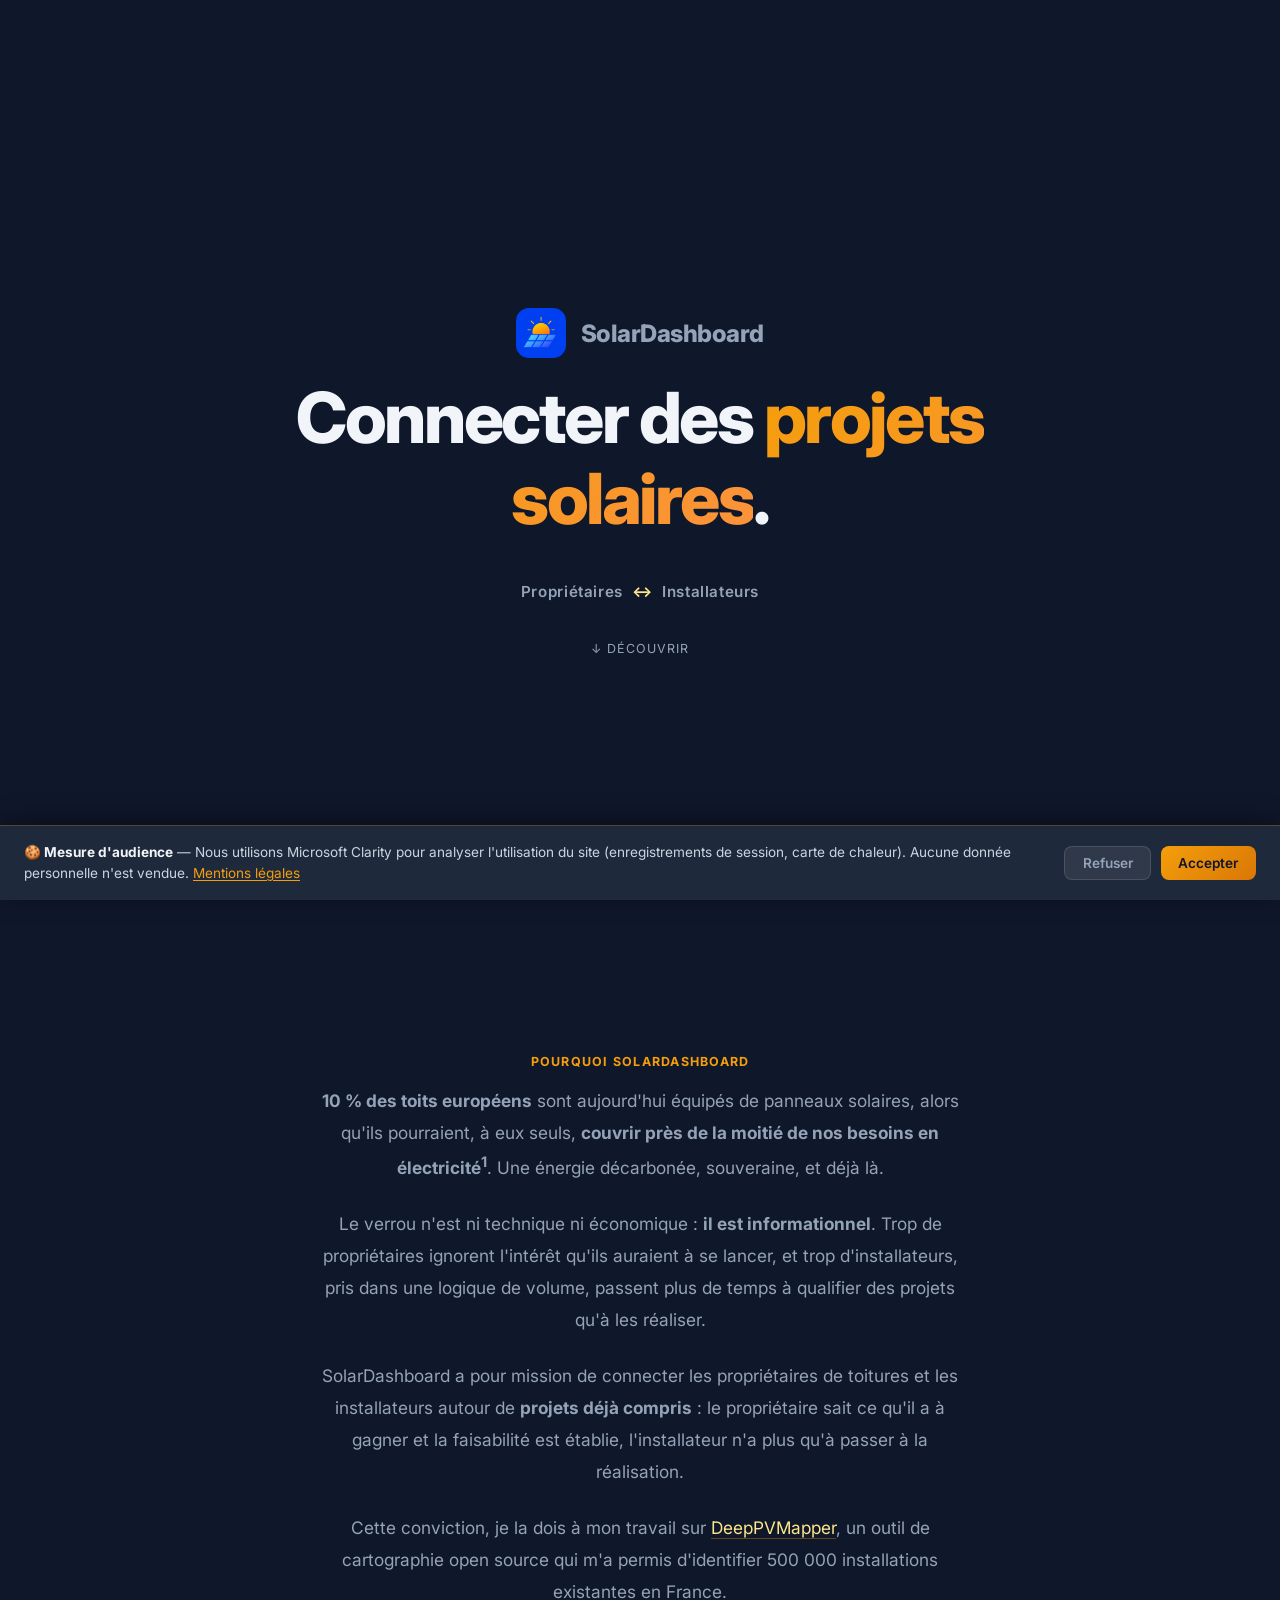
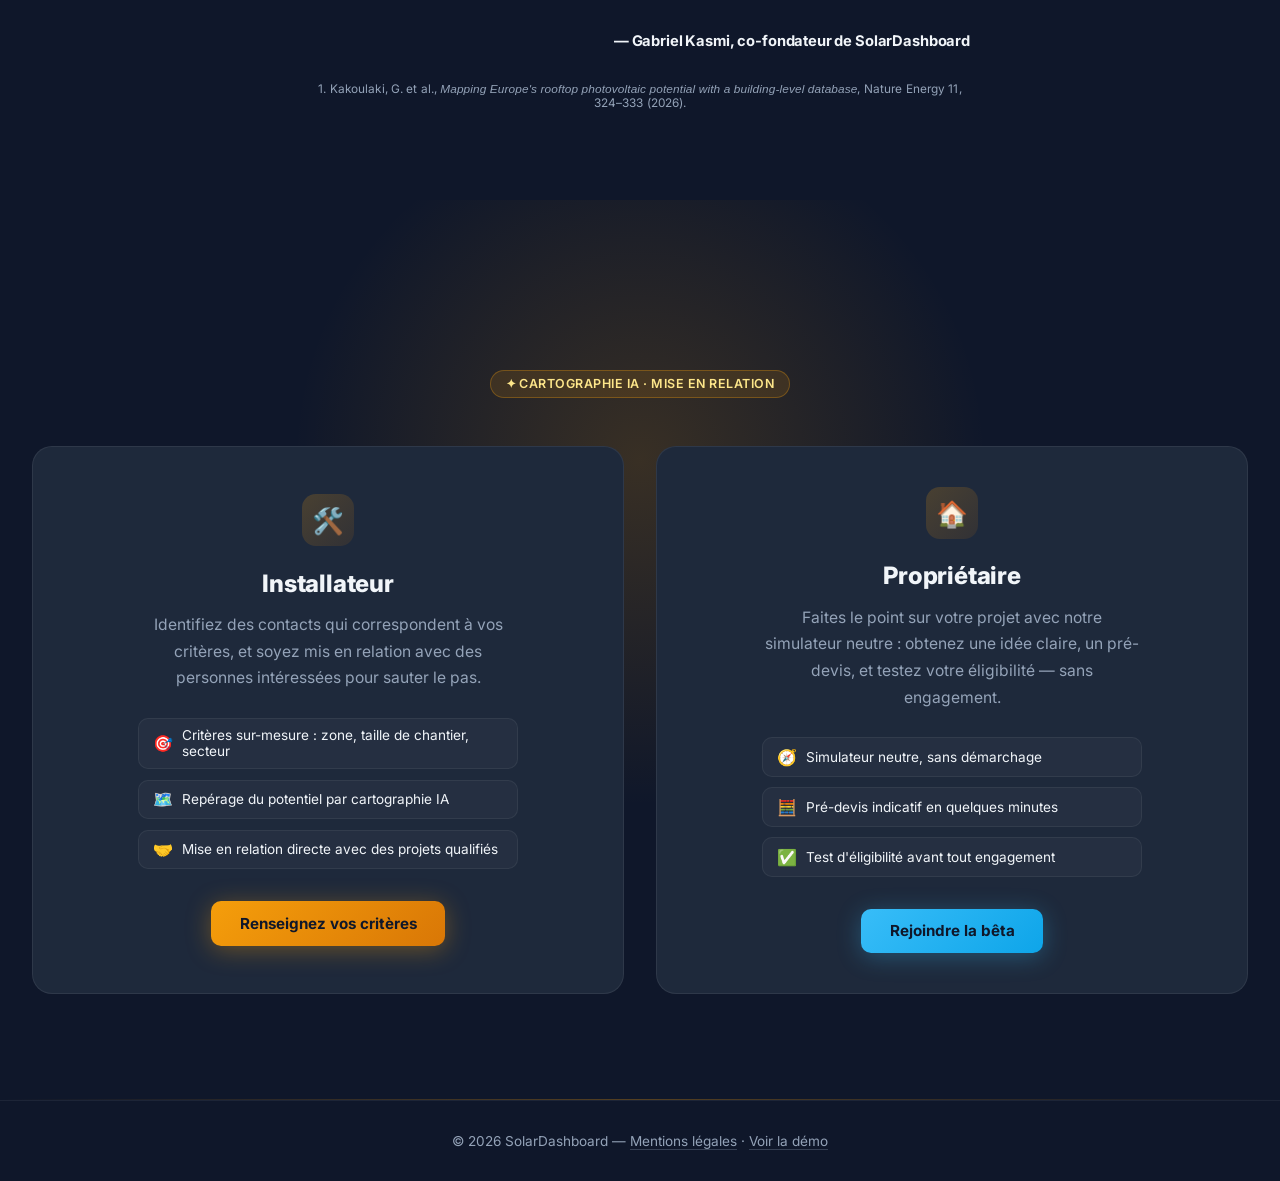
==== commit 6734b556: "update landing" ====
--- a/index.html
+++ b/index.html
@@ -3,7 +3,7 @@
 <head>
   <meta charset="UTF-8" />
   <meta name="viewport" content="width=device-width, initial-scale=1.0" />
-  <title>SolarDashboard — Prospection solaire C&I par IA</title>
+  <title>Connecter des projets solaires | SolarDashboard</title>
   <meta name="robots" content="noindex, nofollow" />
   <link rel="preconnect" href="https://fonts.googleapis.com" />
   <link href="https://fonts.googleapis.com/css2?family=Inter:wght@300;400;600;700;800&display=swap" rel="stylesheet" />
@@ -143,7 +143,7 @@
     .conviction-inner { max-width: 660px; }
     .conviction-text {
       font-size: 1.08rem; color: var(--muted); line-height: 1.85;
-      text-align: left;
+      text-align: center;
       margin-bottom: 1.5rem;
     }
     .conviction-text a {
@@ -158,6 +158,11 @@
       margin-top: 1.25rem;
       letter-spacing: -0.01em;
     }
+    .conviction-footnote {
+      font-size: 0.74rem; color: var(--muted); opacity: 0.6;
+      text-align: center; margin-top: 2rem; letter-spacing: 0.01em;
+    }
+    .conviction-footnote a { color: inherit; text-decoration: underline; text-underline-offset: 2px; }
 
     /* Reveal-on-scroll */
     .reveal {
@@ -169,6 +174,8 @@
     .reveal.delay-1 { transition-delay: 0.12s; }
     .reveal.delay-2 { transition-delay: 0.26s; }
     .reveal.delay-3 { transition-delay: 0.4s; }
+    .reveal.delay-4 { transition-delay: 0.54s; }
+    .reveal.delay-5 { transition-delay: 0.68s; }
 
     /* Glow background */
     .hero::before {
@@ -600,20 +607,33 @@
   <div class="conviction-inner">
     <div class="section-label reveal">Pourquoi SolarDashboard</div>
     <p class="conviction-text reveal delay-1">
-      5 % des toitures qui pourraient accueillir des panneaux solaires le font
-      aujourd'hui en France. Le verrou n'est ni technique, ni financier : c'est
-      l'information et la rencontre. Des propriétaires traités comme des numéros dans
-      des campagnes de masse, des installateurs débordés qui n'ont pas le temps
-      de bien prospecter.
+      <b>10 % des toits européens</b> sont aujourd'hui équipés de panneaux solaires,
+      alors qu'ils pourraient, à eux seuls, <b>couvrir près de la moitié de nos
+      besoins en électricité<sup>1</sup></b>. Une énergie décarbonée, souveraine,
+      et déjà là.
     </p>
     <p class="conviction-text reveal delay-2">
-      C'est ce problème que j'ai observé en travaillant sur la cartographie par
-      intelligence artificielle des installations photovoltaïques existantes
-      (<a href="https://gabrielkasmi.github.io/deeppvmapper" target="_blank" rel="noopener">DeepPVMapper</a>) 
-      et celui que SolarDashboard est conçu pour résoudre : lever ces frictions
-      grâce à l'IA, pour que chaque rencontre parte d'un projet compris.
+      Le verrou n'est ni technique ni économique : <b>il est informationnel</b>. Trop
+      de propriétaires ignorent l'intérêt qu'ils auraient à se lancer, et trop
+      d'installateurs, pris dans une logique de volume, passent plus de temps à
+      qualifier des projets qu'à les réaliser.
     </p>
-    <div class="conviction-sign reveal delay-3">— Gabriel Kasmi, co-fondateur de SolarDashboard</div>
+    <p class="conviction-text reveal delay-3">
+      SolarDashboard a pour mission de connecter les propriétaires de toitures
+      et les installateurs autour de <b>projets déjà compris</b> : le propriétaire
+      sait ce qu'il a à gagner et la faisabilité est établie, l'installateur
+      n'a plus qu'à passer à la réalisation.
+    </p>
+    <p class="conviction-text reveal delay-4">
+      Cette conviction, je la dois à mon travail sur
+      <a href="https://gabrielkasmi.github.io/deeppvmapper" target="_blank" rel="noopener">DeepPVMapper</a>,
+      un outil de cartographie open source qui m'a permis d'identifier
+      500 000 installations existantes en France.
+    </p>
+    <div class="conviction-sign reveal delay-5">— Gabriel Kasmi, co-fondateur de SolarDashboard</div>
+    <div class="conviction-footnote reveal delay-5">
+      1. Kakoulaki, G. et al., <em>Mapping Europe's rooftop photovoltaic potential with a building-level database</em>, Nature Energy 11, 324–333 (2026).
+    </div>
   </div>
 </section>
 
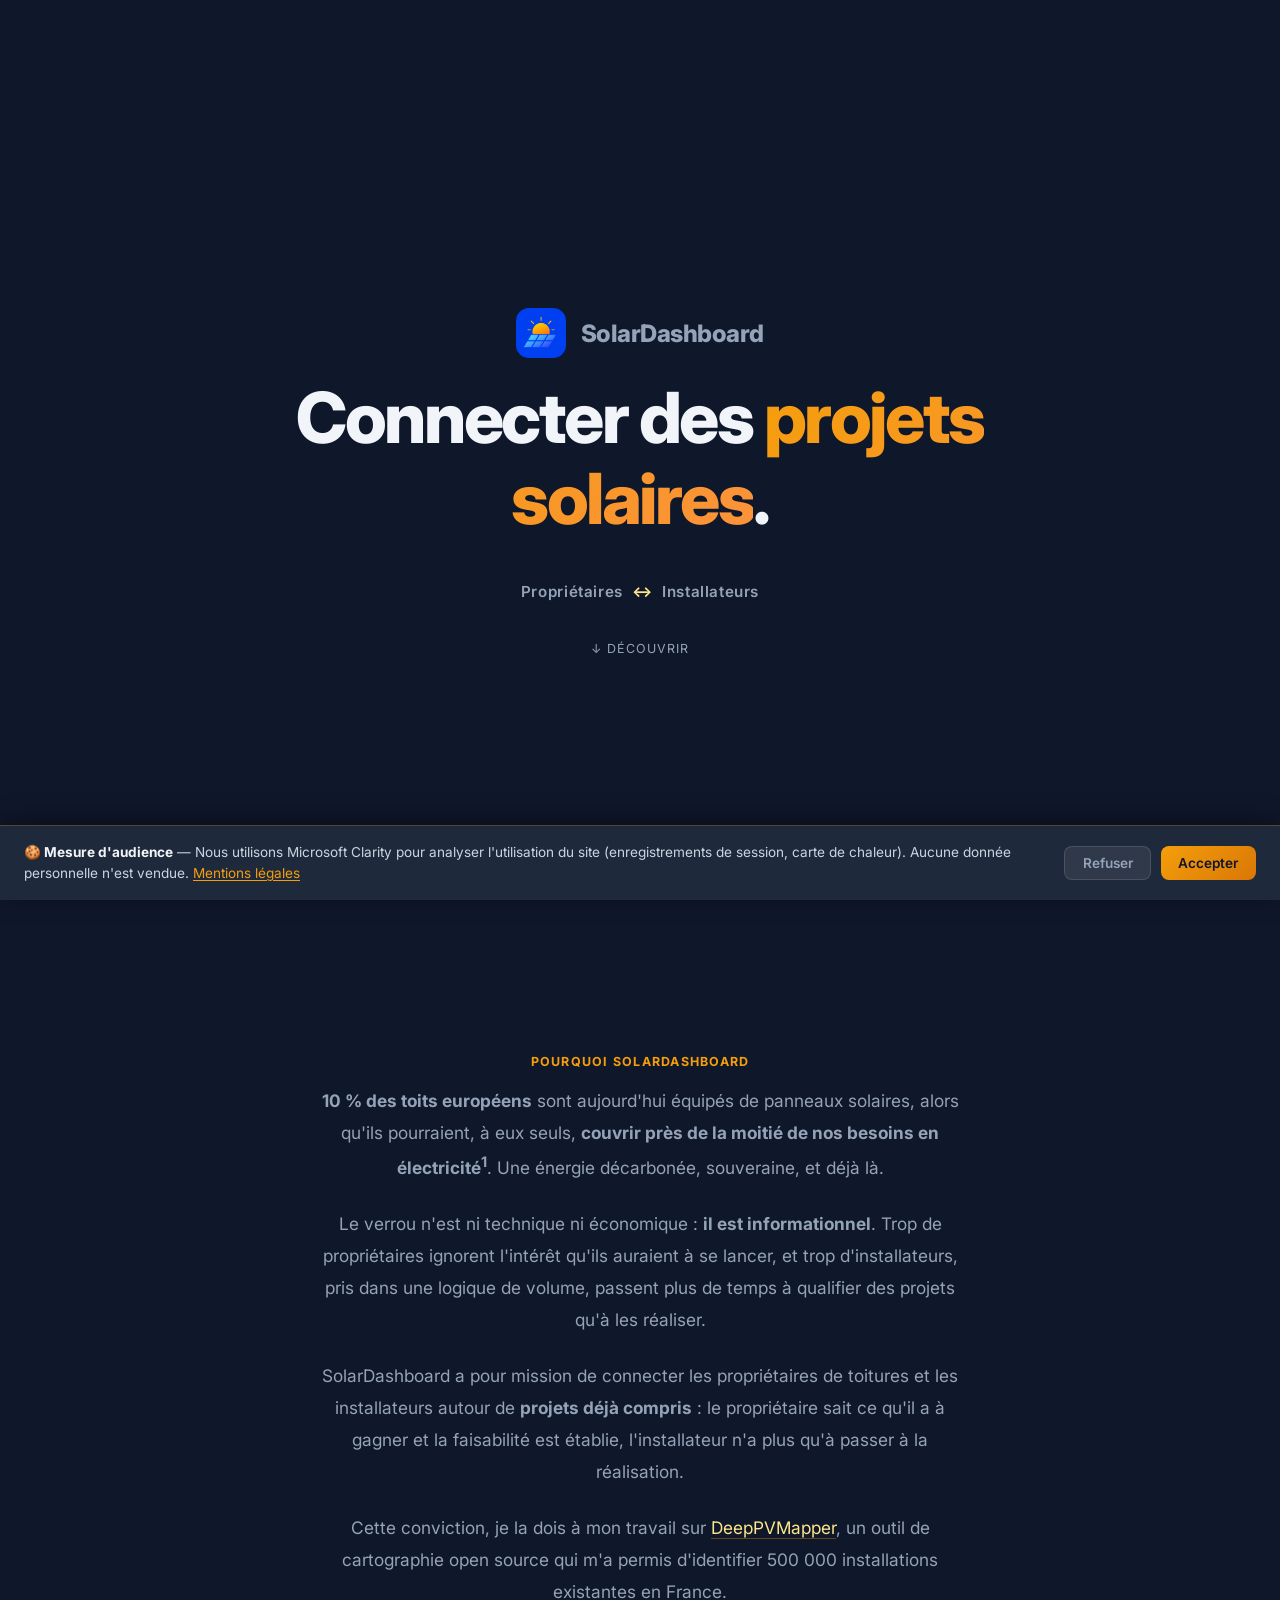
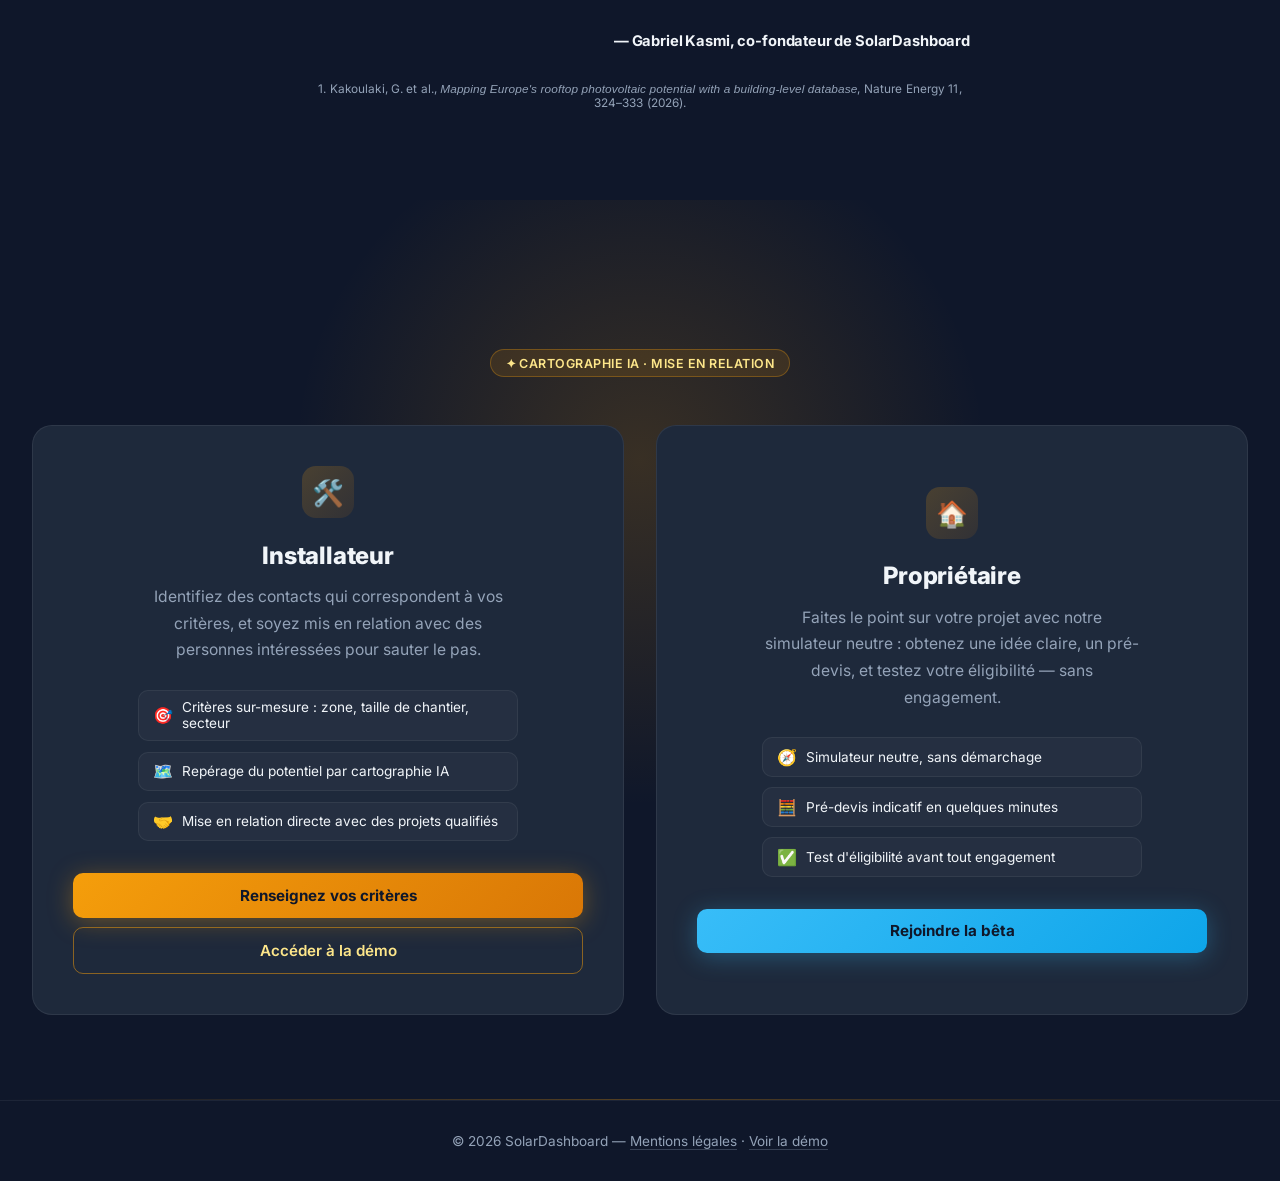
==== commit c1125e92: "updates layout" ====
--- a/index.html
+++ b/index.html
@@ -4,7 +4,28 @@
   <meta charset="UTF-8" />
   <meta name="viewport" content="width=device-width, initial-scale=1.0" />
   <title>Connecter des projets solaires | SolarDashboard</title>
-  <meta name="robots" content="noindex, nofollow" />
+  <meta name="description" content="SolarDashboard connecte les propriétaires de toitures et les installateurs solaires autour de projets déjà qualifiés. Propriétaires : évaluez votre projet. Installateurs : identifiez des contacts correspondant à vos critères." />
+  <meta name="robots" content="index, follow" />
+  <link rel="canonical" href="https://www.solardashboard.fr/" />
+
+  <!-- Favicon -->
+  <link rel="icon" type="image/png" href="assets/icon.png" />
+  <link rel="apple-touch-icon" href="assets/icon.png" />
+
+  <!-- Open Graph -->
+  <meta property="og:type" content="website" />
+  <meta property="og:url" content="https://www.solardashboard.fr/" />
+  <meta property="og:title" content="Connecter des projets solaires | SolarDashboard" />
+  <meta property="og:description" content="SolarDashboard connecte les propriétaires de toitures et les installateurs solaires autour de projets déjà qualifiés." />
+  <meta property="og:image" content="https://www.solardashboard.fr/assets/icon.png" />
+  <meta property="og:locale" content="fr_FR" />
+
+  <!-- Twitter / X -->
+  <meta name="twitter:card" content="summary" />
+  <meta name="twitter:title" content="Connecter des projets solaires | SolarDashboard" />
+  <meta name="twitter:description" content="SolarDashboard connecte les propriétaires de toitures et les installateurs solaires autour de projets déjà qualifiés." />
+  <meta name="twitter:image" content="https://www.solardashboard.fr/assets/icon.png" />
+
   <link rel="preconnect" href="https://fonts.googleapis.com" />
   <link href="https://fonts.googleapis.com/css2?family=Inter:wght@300;400;600;700;800&display=swap" rel="stylesheet" />
   <style>
@@ -35,13 +56,11 @@
     /* ── NAV ── */
     nav {
       position: fixed; top: 0; left: 0; right: 0; z-index: 100;
-      display: flex; flex-direction: column; align-items: center; justify-content: center;
-      gap: 0.2rem;
+      display: flex; flex-direction: row; align-items: center; justify-content: space-between;
       padding: 0.85rem 2.5rem;
       background: rgba(15,23,42,0.8);
       backdrop-filter: blur(12px);
       border-bottom: 1px solid rgba(255,255,255,0.06);
-      text-align: center;
       transform: translateY(-100%);
       opacity: 0;
       pointer-events: none;
@@ -76,8 +95,32 @@
       font-weight: 600;
       color: var(--muted);
       letter-spacing: 0.01em;
+      position: absolute; left: 50%; transform: translateX(-50%);
     }
     .nav-motto span { color: var(--sun-light); }
+    .nav-demo {
+      font-size: 0.82rem; font-weight: 700;
+      color: var(--dark);
+      text-decoration: none;
+      padding: 0.4rem 1rem;
+      background: linear-gradient(135deg, var(--sun), var(--sun-dark));
+      border-radius: 6px;
+      transition: opacity 0.2s, transform 0.2s;
+      box-shadow: 0 2px 12px rgba(245,158,11,0.3);
+    }
+    .nav-demo:hover { opacity: 0.9; transform: translateY(-1px); }
+    .btn-demo {
+      background: transparent;
+      border: 1.5px solid rgba(245,158,11,0.5);
+      color: var(--sun-light);
+      font-weight: 600; font-size: 1rem;
+      padding: 0.85rem 2rem;
+      border-radius: 10px;
+      text-decoration: none;
+      display: inline-flex; align-items: center; gap: 0.5rem;
+      transition: background 0.2s, border-color 0.2s, transform 0.2s;
+    }
+    .btn-demo:hover { background: rgba(245,158,11,0.08); border-color: var(--sun); transform: translateY(-2px); }
 
     /* ── HERO ── */
     .hero {
@@ -354,10 +397,13 @@
       padding: 0.55rem 0.85rem;
     }
     .pf-icon { font-size: 1rem; flex-shrink: 0; }
-    .path-card .btn-primary, .path-card .btn-accent {
+    .path-card .btn-primary, .path-card .btn-accent, .path-card .btn-demo {
       font-size: 0.95rem;
       padding: 0.8rem 1.8rem;
-    }
+      width: 100%;
+      justify-content: center;
+    }
+    .path-card .btn-demo { margin-top: 0.6rem; }
 
     /* ── STATS ── */
     .stats {
@@ -580,6 +626,28 @@
 
   <!-- Consentement RGPD + Clarity (chargé uniquement après accord) -->
   <script src="consent.js" defer></script>
+  <!-- Structured data -->
+  <script type="application/ld+json">
+  {
+    "@context": "https://schema.org",
+    "@type": "Organization",
+    "name": "SolarDashboard",
+    "url": "https://www.solardashboard.fr",
+    "logo": "https://www.solardashboard.fr/assets/icon.png",
+    "description": "SolarDashboard connecte les propriétaires de toitures et les installateurs solaires autour de projets déjà qualifiés grâce à l'intelligence artificielle.",
+    "founder": {
+      "@type": "Person",
+      "name": "Gabriel Kasmi"
+    },
+    "foundingLocation": {
+      "@type": "Place",
+      "name": "France"
+    },
+    "sameAs": [
+      "https://gabrielkasmi.github.io/deeppvmapper"
+    ]
+  }
+  </script>
 </head>
 <body>
 
@@ -589,6 +657,7 @@
       SolarDashboard
     </div>
     <div class="nav-motto">✦ <span>Connecter des projets solaires</span></div>
+    <a href="prospection/" class="nav-demo">Accéder à la démo</a>
   </nav>
 
 <!-- SECTION 1 — Motto -->
@@ -655,6 +724,7 @@
         <li><span class="pf-icon">🤝</span> Mise en relation directe avec des projets qualifiés</li>
       </ul>
       <a href="#" class="btn-primary" onclick="openInstallateurModal(); return false;">Renseignez vos critères</a>
+      <a href="prospection/" class="btn-demo">Accéder à la démo</a>
     </div>
     <div class="path-card">
       <div class="path-icon">🏠</div>
